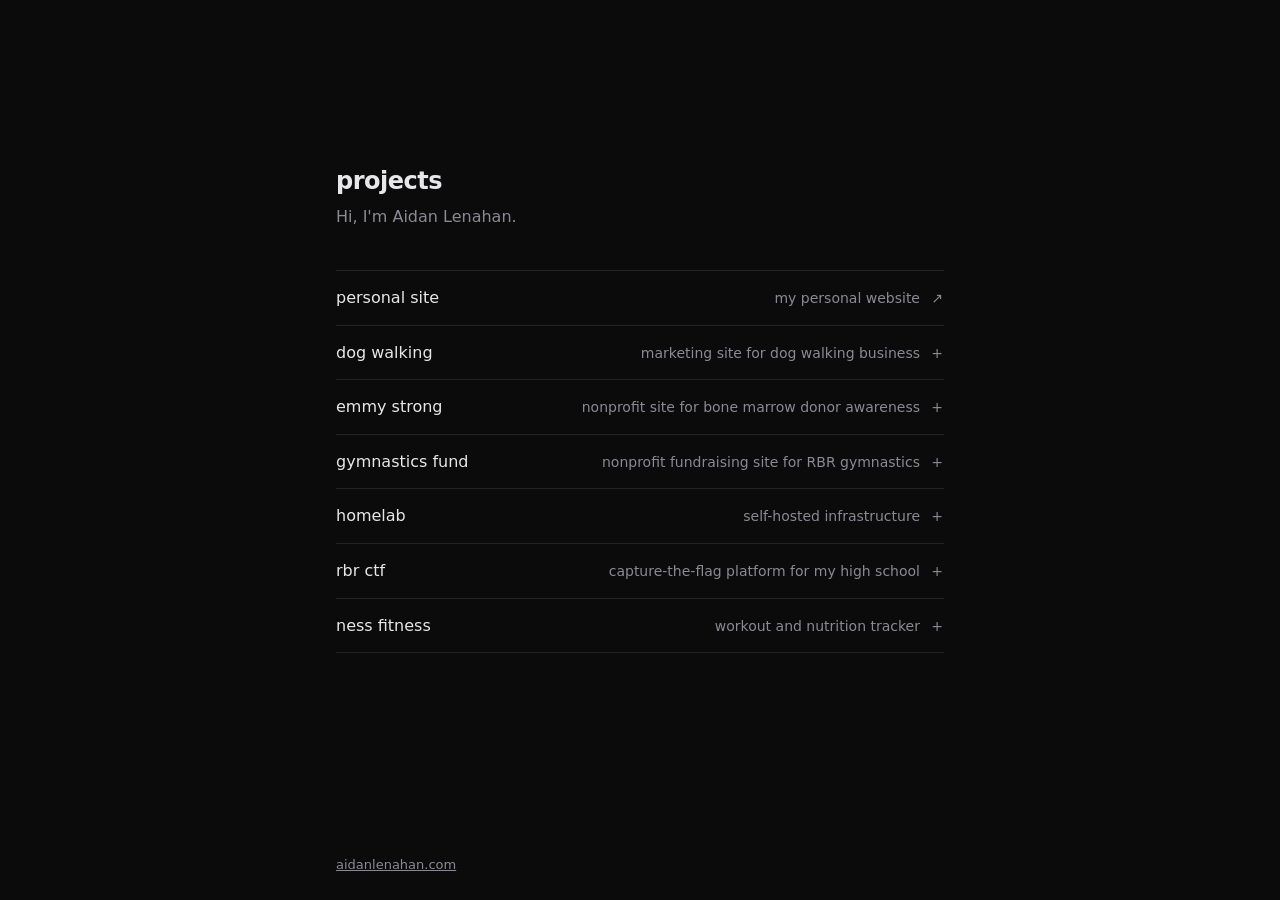
==== index.html @ 7f8a6300 "update" ====
<!doctype html>
<html lang="en">
<head>
  <meta charset="utf-8">
  <meta name="viewport" content="width=device-width, initial-scale=1">
  <title>projects · alenahan</title>
  <meta name="description" content="Projects by Aidan Lenahan.">
  <meta name="theme-color" content="#0b0b0c">
  <link rel="icon" href="data:image/svg+xml,%3Csvg xmlns=%22http://www.w3.org/2000/svg%22 viewBox=%220 0 16 16%22%3E%3Crect width=%2216%22 height=%2216%22 rx=%224%22 fill=%22%237c9cff%22/%3E%3C/svg%3E">
  <link rel="stylesheet" href="style.css">
</head>
<body>
  <main>
    <h1>projects</h1>
    <p class="lede">Hi, I'm Aidan Lenahan.</p>

    <ul class="projects"></ul>
    <noscript><p class="error">Enable JavaScript to see projects.</p></noscript>
  </main>

  <dialog id="modal" aria-label="Project details">
    <button class="close" aria-label="Close">×</button>
    <div class="modal-body"></div>
  </dialog>

  <footer>
    <a href="https://aidanlenahan.com">aidanlenahan.com</a>
  </footer>
  <script src="app.js" defer></script>
</body>
</html>
---- style.css ----
:root {
  --bg: #0b0b0c;
  --surface: #141416;
  --border: #232327;
  --text: #e7e7ea;
  --muted: #8a8a93;
  --accent: #7c9cff;
  color-scheme: dark;
}

* { box-sizing: border-box; margin: 0; padding: 0; }

html, body { height: 100%; }

body {
  background: var(--bg);
  color: var(--text);
  font: 16px/1.6 ui-sans-serif, system-ui, -apple-system, "Segoe UI", Roboto, sans-serif;
  -webkit-font-smoothing: antialiased;
  display: flex;
  flex-direction: column;
}

main {
  width: 100%;
  max-width: 640px;
  margin: 0 auto;
  padding: 18vh 16px 48px;
  flex: 1;
}

h1 {
  font-size: 1.5rem;
  font-weight: 600;
  letter-spacing: -0.02em;
}

.lede {
  color: var(--muted);
  margin-top: 4px;
}

.projects {
  list-style: none;
  margin-top: 40px;
  border-top: 1px solid var(--border);
}

.projects a {
  display: flex;
  justify-content: space-between;
  align-items: baseline;
  gap: 16px;
  padding: 14px 0;
  border-bottom: 1px solid var(--border);
  color: var(--text);
  text-decoration: none;
  transition: color .15s, padding .15s;
}

.projects a:hover,
.projects a:focus-visible {
  color: var(--accent);
  padding-left: 6px;
  outline: none;
}

.projects .desc {
  color: var(--muted);
  font-size: .875rem;
  text-align: right;
}

a { color: var(--accent); }

footer {
  max-width: 640px;
  width: 100%;
  margin: 0 auto;
  padding: 24px 16px;
  color: var(--muted);
  font-size: .8125rem;
}

footer a { color: var(--muted); }
footer a:hover { color: var(--text); }

.projects .icon {
  display: inline-block;
  width: 1em;
  margin-left: 10px;
  text-align: center;
  color: var(--muted);
  transition: color .15s, transform .15s;
}

.projects a:hover .icon { color: var(--accent); transform: translateX(2px); }

.error { color: var(--muted); padding: 14px 0; list-style: none; }

/* modal */

body:has(dialog[open]) { overflow: hidden; }

dialog {
  width: min(720px, calc(100% - 32px));
  max-height: calc(100% - 32px);
  margin: auto;
  padding: 0;
  background: var(--surface);
  color: var(--text);
  border: 1px solid var(--border);
  border-radius: 14px;
  box-shadow: 0 24px 80px rgba(0, 0, 0, .6);
  overflow: hidden auto;
}

dialog[open] { animation: pop .18s ease-out; }

dialog::backdrop {
  background: rgba(0, 0, 0, .6);
  backdrop-filter: blur(6px);
}

@keyframes pop {
  from { opacity: 0; transform: translateY(8px) scale(.98); }
}

.close {
  position: absolute;
  top: 10px;
  right: 10px;
  z-index: 2;
  width: 32px;
  height: 32px;
  border: 0;
  border-radius: 50%;
  background: rgba(0, 0, 0, .5);
  color: var(--text);
  font-size: 20px;
  line-height: 1;
  cursor: pointer;
  backdrop-filter: blur(4px);
}

.close:hover { background: rgba(0, 0, 0, .75); }

.modal-text { padding: 24px; }

.modal-text h2 {
  font-size: 1.25rem;
  font-weight: 600;
  letter-spacing: -0.01em;
  margin-bottom: 8px;
}

.modal-text p { color: var(--muted); }

.tags {
  display: flex;
  flex-wrap: wrap;
  gap: 6px;
  list-style: none;
  margin-top: 16px;
}

.tags li {
  padding: 2px 10px;
  border: 1px solid var(--border);
  border-radius: 999px;
  font-size: .75rem;
  color: var(--muted);
}

.button {
  display: inline-block;
  margin-top: 20px;
  padding: 8px 16px;
  border-radius: 8px;
  background: var(--text);
  color: var(--bg);
  font-size: .875rem;
  font-weight: 500;
  text-decoration: none;
  transition: opacity .15s;
}

.button:hover { opacity: .85; }

/* carousel */

.carousel { position: relative; background: var(--bg); }

.track {
  display: flex;
  overflow-x: auto;
  scroll-snap-type: x mandatory;
  scrollbar-width: none;
}

.track::-webkit-scrollbar { display: none; }

.slide {
  flex: 0 0 100%;
  aspect-ratio: 16 / 10;
  scroll-snap-align: start;
}

.slide img {
  width: 100%;
  height: 100%;
  object-fit: cover;
  display: block;
}

.nav {
  position: absolute;
  top: 50%;
  transform: translateY(-50%);
  width: 36px;
  height: 36px;
  border: 0;
  border-radius: 50%;
  background: rgba(0, 0, 0, .5);
  color: var(--text);
  font-size: 22px;
  line-height: 1;
  cursor: pointer;
  opacity: 0;
  transition: opacity .15s, background .15s;
  backdrop-filter: blur(4px);
}

.nav.prev { left: 12px; }
.nav.next { right: 12px; }
.carousel:hover .nav, .nav:focus-visible { opacity: 1; }
.nav:hover { background: rgba(0, 0, 0, .75); }

@media (hover: none) { .nav { opacity: 1; } }

.dots {
  position: absolute;
  bottom: 12px;
  left: 0;
  right: 0;
  display: flex;
  justify-content: center;
  gap: 6px;
}

.dots button {
  width: 6px;
  height: 6px;
  padding: 0;
  border: 0;
  border-radius: 999px;
  background: rgba(255, 255, 255, .4);
  cursor: pointer;
  transition: width .2s, background .2s;
}

.dots button.active { width: 18px; background: #fff; }

@media (prefers-reduced-motion: reduce) {
  *, *::before, *::after { animation: none !important; transition: none !important; scroll-behavior: auto !important; }
}
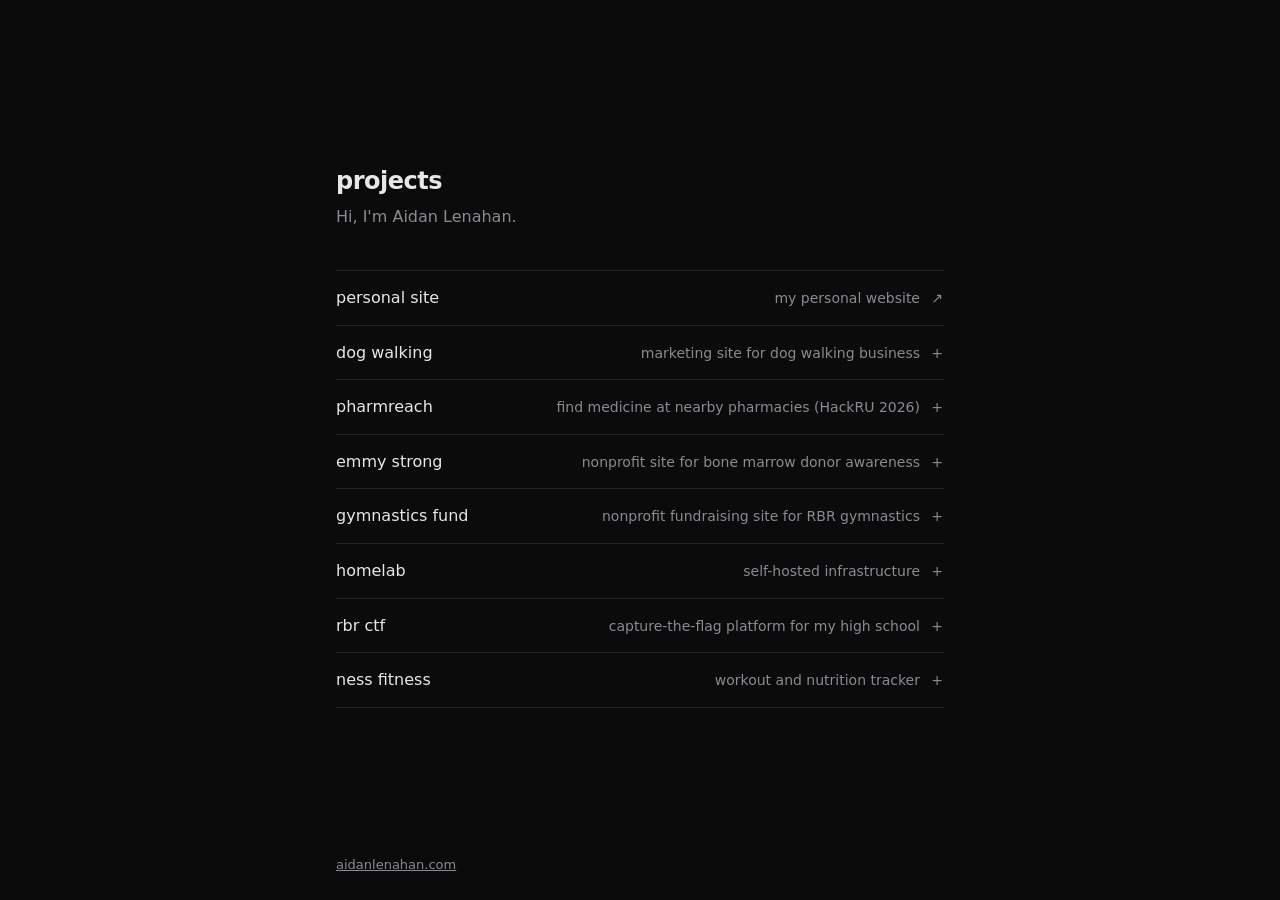
==== commit 94224023: "updated" ====
--- a/index.html
+++ b/index.html
@@ -24,7 +24,7 @@
   </dialog>
 
   <footer>
-    <a href="https://aidanlenahan.com">aidanlenahan.com</a>
+    <a href="https://aidanlenahan.com" target="_blank" rel="noopener">aidanlenahan.com</a>
   </footer>
   <script src="app.js" defer></script>
 </body>
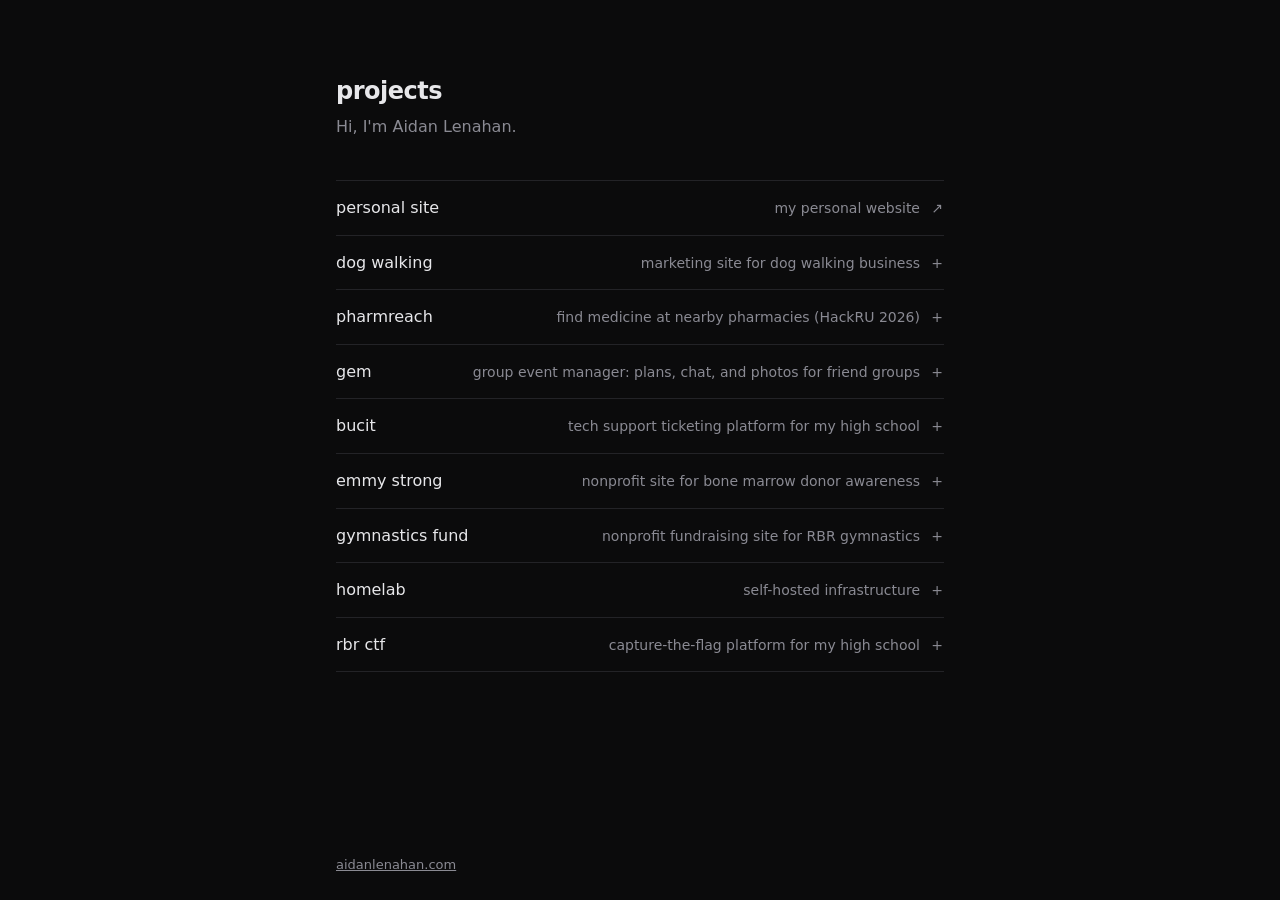
==== commit c7b649ac: "added marketing pictures" ====
--- a/index.html
+++ b/index.html
@@ -6,7 +6,9 @@
   <title>projects · alenahan</title>
   <meta name="description" content="Projects by Aidan Lenahan.">
   <meta name="theme-color" content="#0b0b0c">
-  <link rel="icon" href="data:image/svg+xml,%3Csvg xmlns=%22http://www.w3.org/2000/svg%22 viewBox=%220 0 16 16%22%3E%3Crect width=%2216%22 height=%2216%22 rx=%224%22 fill=%22%237c9cff%22/%3E%3C/svg%3E">
+  <link rel="icon" href="favicon.ico" sizes="any">
+  <link rel="icon" type="image/png" sizes="32x32" href="favicon-32.png">
+  <link rel="apple-touch-icon" href="apple-touch-icon.png">
   <link rel="stylesheet" href="style.css">
 </head>
 <body>
--- a/style.css
+++ b/style.css
@@ -25,7 +25,7 @@
   width: 100%;
   max-width: 640px;
   margin: 0 auto;
-  padding: 18vh 16px 48px;
+  padding: 8vh 16px 48px;
   flex: 1;
 }
 
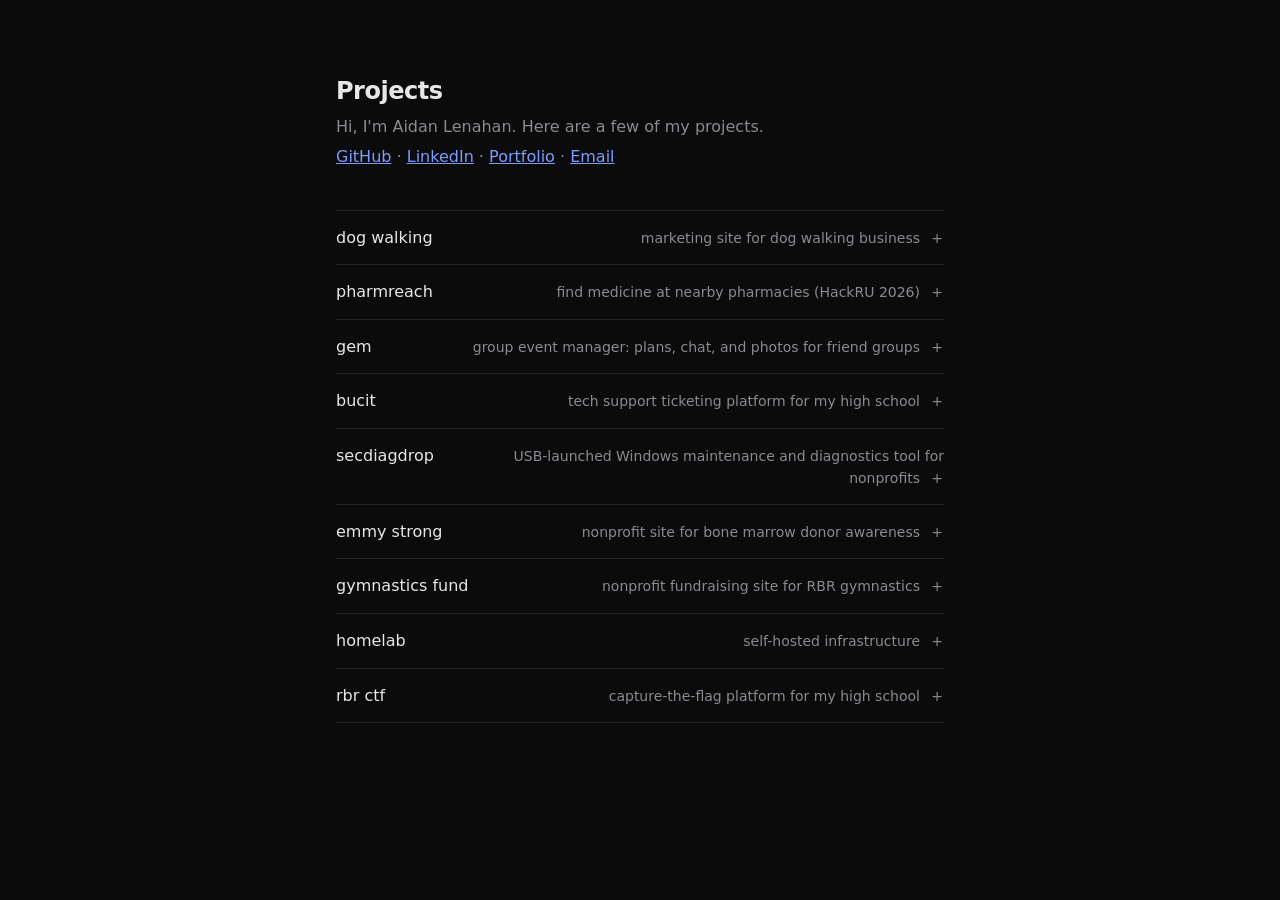
==== commit f3eff350: "capitalize titles, add links under intro" ====
--- a/index.html
+++ b/index.html
@@ -3,7 +3,7 @@
 <head>
   <meta charset="utf-8">
   <meta name="viewport" content="width=device-width, initial-scale=1">
-  <title>projects · alenahan</title>
+  <title>Projects · alenahan</title>
   <meta name="description" content="Projects by Aidan Lenahan.">
   <meta name="theme-color" content="#0b0b0c">
   <link rel="icon" href="favicon.ico" sizes="any">
@@ -13,8 +13,9 @@
 </head>
 <body>
   <main>
-    <h1>projects</h1>
-    <p class="lede">Hi, I'm Aidan Lenahan.</p>
+    <h1>Projects</h1>
+    <p class="lede">Hi, I'm Aidan Lenahan. Here are a few of my projects.</p>
+    <p class="lede"><a href="https://github.com/aidanlenahan" target="_blank" rel="noopener">GitHub</a> · <a href="https://linkedin.com/in/aidanlenahan" target="_blank" rel="noopener">LinkedIn</a> · <a href="https://aidanlenahan.com" target="_blank" rel="noopener">Portfolio</a> · <a href="mailto:aidan@aidanlenahan.com">Email</a></p>
 
     <ul class="projects"></ul>
     <noscript><p class="error">Enable JavaScript to see projects.</p></noscript>
@@ -25,9 +26,6 @@
     <div class="modal-body"></div>
   </dialog>
 
-  <footer>
-    <a href="https://aidanlenahan.com" target="_blank" rel="noopener">aidanlenahan.com</a>
-  </footer>
   <script src="app.js" defer></script>
 </body>
 </html>
--- a/style.css
+++ b/style.css
@@ -201,16 +201,29 @@
 .track::-webkit-scrollbar { display: none; }
 
 .slide {
+  position: relative;
   flex: 0 0 100%;
   aspect-ratio: 16 / 10;
+  overflow: hidden;
   scroll-snap-align: start;
 }
 
+/* The full image is fit inside the slide; whatever space is left over,
+   beside or above/below it, shows a blurred copy of the same image. */
 .slide img {
+  position: relative;
   width: 100%;
   height: 100%;
+  object-fit: contain;
+  display: block;
+}
+
+.slide .backdrop {
+  position: absolute;
+  inset: 0;
   object-fit: cover;
-  display: block;
+  filter: blur(24px) saturate(1.2);
+  transform: scale(1.2);
 }
 
 .nav {
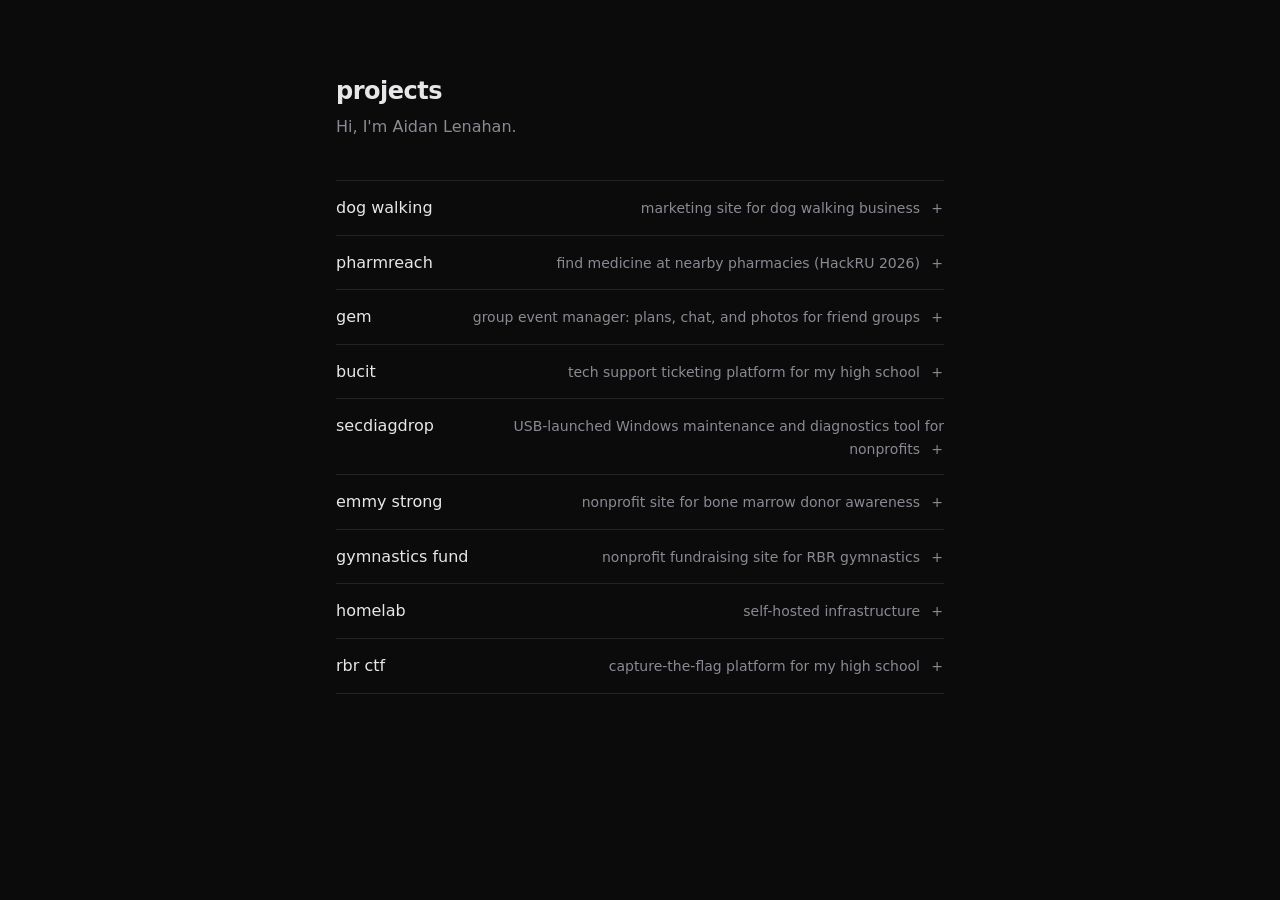
==== commit 2b543399: "remove footer" ====
--- a/index.html
+++ b/index.html
@@ -3,7 +3,7 @@
 <head>
   <meta charset="utf-8">
   <meta name="viewport" content="width=device-width, initial-scale=1">
-  <title>Projects · alenahan</title>
+  <title>projects · alenahan</title>
   <meta name="description" content="Projects by Aidan Lenahan.">
   <meta name="theme-color" content="#0b0b0c">
   <link rel="icon" href="favicon.ico" sizes="any">
@@ -13,9 +13,8 @@
 </head>
 <body>
   <main>
-    <h1>Projects</h1>
-    <p class="lede">Hi, I'm Aidan Lenahan. Here are a few of my projects.</p>
-    <p class="lede"><a href="https://github.com/aidanlenahan" target="_blank" rel="noopener">GitHub</a> · <a href="https://linkedin.com/in/aidanlenahan" target="_blank" rel="noopener">LinkedIn</a> · <a href="https://aidanlenahan.com" target="_blank" rel="noopener">Portfolio</a> · <a href="mailto:aidan@aidanlenahan.com">Email</a></p>
+    <h1>projects</h1>
+    <p class="lede">Hi, I'm Aidan Lenahan.</p>
 
     <ul class="projects"></ul>
     <noscript><p class="error">Enable JavaScript to see projects.</p></noscript>
--- a/style.css
+++ b/style.css
@@ -72,18 +72,6 @@
 }
 
 a { color: var(--accent); }
-
-footer {
-  max-width: 640px;
-  width: 100%;
-  margin: 0 auto;
-  padding: 24px 16px;
-  color: var(--muted);
-  font-size: .8125rem;
-}
-
-footer a { color: var(--muted); }
-footer a:hover { color: var(--text); }
 
 .projects .icon {
   display: inline-block;
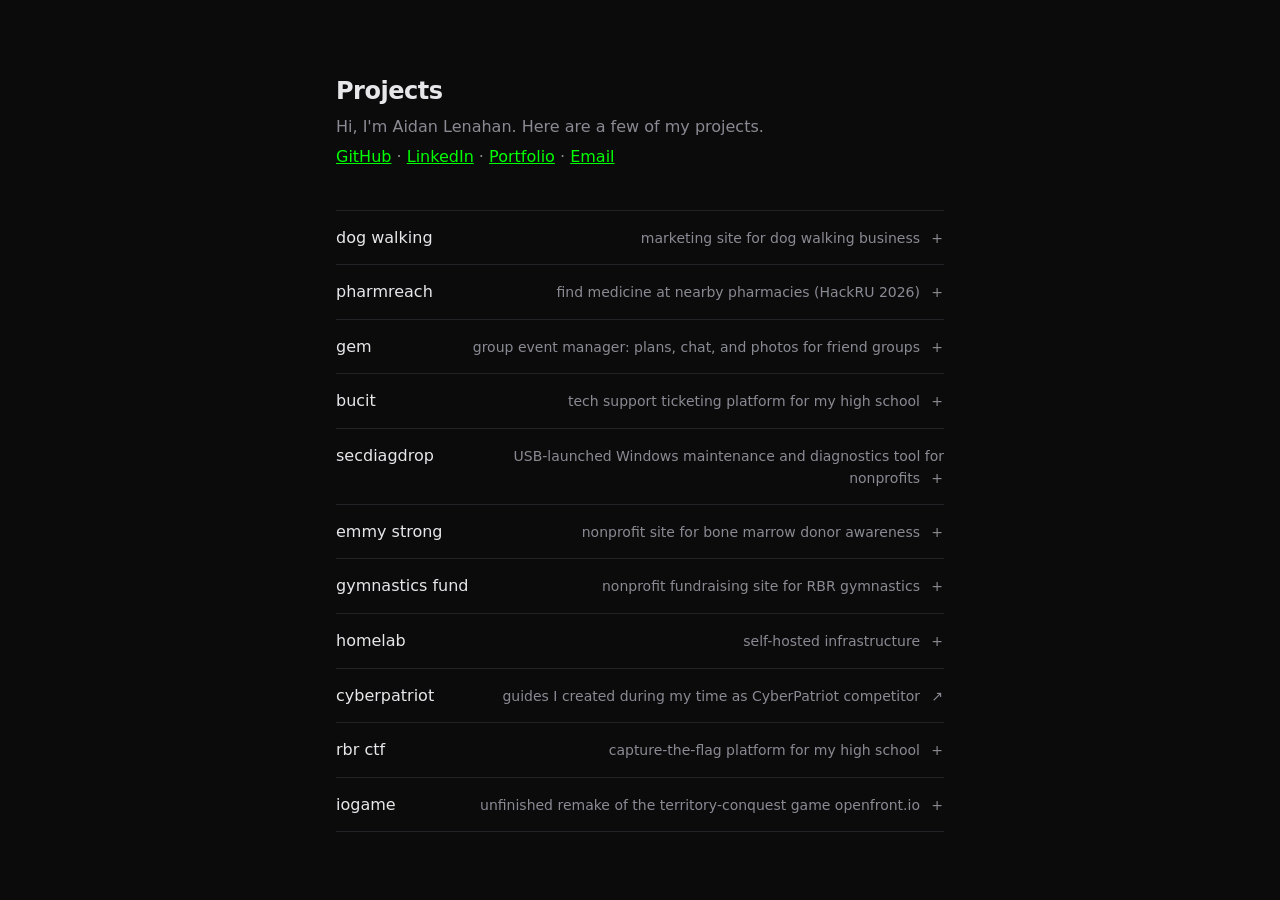
==== commit 34a037f1: "improve seo: prerendered list, meta/og tags, json-ld, sitemap, robots" ====
--- a/index.html
+++ b/index.html
@@ -3,21 +3,275 @@
 <head>
   <meta charset="utf-8">
   <meta name="viewport" content="width=device-width, initial-scale=1">
-  <title>projects · alenahan</title>
-  <meta name="description" content="Projects by Aidan Lenahan.">
+  <title>Aidan Lenahan · Projects</title>
+  <meta name="description" content="Projects by Aidan Lenahan: web apps, nonprofit sites, hackathon builds, a high school CTF platform, IT tooling, and a self-hosted homelab.">
+  <meta name="author" content="Aidan Lenahan">
+  <meta name="robots" content="index, follow, max-image-preview:large">
+  <link rel="canonical" href="https://alenahan.net/">
   <meta name="theme-color" content="#0b0b0c">
+
+  <meta property="og:type" content="profile">
+  <meta property="og:site_name" content="alenahan">
+  <meta property="og:title" content="Aidan Lenahan · Projects">
+  <meta property="og:description" content="Web apps, nonprofit sites, hackathon builds, and IT tooling by Aidan Lenahan.">
+  <meta property="og:url" content="https://alenahan.net/">
+  <meta property="og:image" content="https://alenahan.net/og.png">
+  <meta property="og:image:width" content="1200">
+  <meta property="og:image:height" content="630">
+  <meta property="og:image:alt" content="Aidan Lenahan · Projects">
+  <meta property="og:locale" content="en_US">
+  <meta property="profile:first_name" content="Aidan">
+  <meta property="profile:last_name" content="Lenahan">
+  <meta name="twitter:card" content="summary_large_image">
+  <meta name="twitter:title" content="Aidan Lenahan · Projects">
+  <meta name="twitter:description" content="Web apps, nonprofit sites, hackathon builds, and IT tooling by Aidan Lenahan.">
+  <meta name="twitter:image" content="https://alenahan.net/og.png">
+
   <link rel="icon" href="favicon.ico" sizes="any">
   <link rel="icon" type="image/png" sizes="32x32" href="favicon-32.png">
   <link rel="apple-touch-icon" href="apple-touch-icon.png">
+  <link rel="preload" href="projects.json" as="fetch" crossorigin>
   <link rel="stylesheet" href="style.css">
+  <link rel="me" href="https://github.com/aidanlenahan">
+  <link rel="me" href="https://linkedin.com/in/aidanlenahan">
+  <link rel="me" href="https://aidanlenahan.com">
+
+  <!-- Generated by scripts/build.mjs from projects.json; do not edit by hand. -->
+  <!-- jsonld:start -->
+  <script type="application/ld+json">
+{
+  "@context": "https://schema.org",
+  "@graph": [
+    {
+      "@type": "Person",
+      "@id": "https://alenahan.net/#person",
+      "name": "Aidan Lenahan",
+      "url": "https://alenahan.net/",
+      "email": "mailto:aidan@aidanlenahan.com",
+      "sameAs": [
+        "https://github.com/aidanlenahan",
+        "https://linkedin.com/in/aidanlenahan",
+        "https://aidanlenahan.com"
+      ]
+    },
+    {
+      "@type": "WebSite",
+      "@id": "https://alenahan.net/#website",
+      "url": "https://alenahan.net/",
+      "name": "Aidan Lenahan · Projects",
+      "author": {
+        "@id": "https://alenahan.net/#person"
+      }
+    },
+    {
+      "@type": "ProfilePage",
+      "@id": "https://alenahan.net/#page",
+      "url": "https://alenahan.net/",
+      "name": "Aidan Lenahan · Projects",
+      "isPartOf": {
+        "@id": "https://alenahan.net/#website"
+      },
+      "mainEntity": {
+        "@id": "https://alenahan.net/#person"
+      },
+      "hasPart": {
+        "@type": "ItemList",
+        "name": "Projects",
+        "itemListElement": [
+          {
+            "@type": "ListItem",
+            "position": 1,
+            "item": {
+              "@type": "CreativeWork",
+              "name": "Professional Dog Walking Services",
+              "description": "A site for a professional dog walking service with online booking, service packages, testimonials, and service area info.",
+              "url": "https://dogs.aidanlenahan.com",
+              "image": "https://alenahan.net/img/dogs/hero-stats-about.webp",
+              "keywords": "HTML, CSS, JavaScript",
+              "creator": {
+                "@id": "https://alenahan.net/#person"
+              }
+            }
+          },
+          {
+            "@type": "ListItem",
+            "position": 2,
+            "item": {
+              "@type": "CreativeWork",
+              "name": "PharmReach",
+              "description": "Built in 24 hours at HackRU 2026. PharmReach helps people in pharmacy deserts find medicine: search for a product and see nearby pharmacies that stock it, with price, location, and travel time by walking, cycling, driving, or transit, plus the total cost of the trip. Routing runs on OpenTripPlanner over an interactive OpenStreetMap map, and a Gemini chat suggests medications for your symptoms and links to them on local pharmacy sites.",
+              "url": "https://pharmreach.tech",
+              "image": "https://alenahan.net/img/pharmreach/hero.webp",
+              "keywords": "React, TypeScript, Python, Gemini, OpenStreetMap, OpenTripPlanner",
+              "creator": {
+                "@id": "https://alenahan.net/#person"
+              }
+            }
+          },
+          {
+            "@type": "ListItem",
+            "position": 3,
+            "item": {
+              "@type": "CreativeWork",
+              "name": "GEM (Group Event Manager)",
+              "description": "GEM (Group Event Manager) is an installable progressive web app that gets friend group plans out of the group chat and into reality. Private groups get events with RSVPs, tags, and calendar export, real-time chat channels over WebSockets, shared event photo albums, and push and email notifications. Built full-stack in TypeScript: a React frontend and a Fastify API on PostgreSQL, with Redis-backed background job queues.",
+              "url": "https://gem.aidanlenahan.com",
+              "image": "https://alenahan.net/img/gem/landing-hero.webp",
+              "keywords": "TypeScript, React, Fastify, PostgreSQL, Socket.IO, PWA",
+              "creator": {
+                "@id": "https://alenahan.net/#person"
+              }
+            }
+          },
+          {
+            "@type": "ListItem",
+            "position": 4,
+            "item": {
+              "@type": "CreativeWork",
+              "name": "BucIT Tech Support Platform",
+              "description": "Built and deployed a full-stack tech support platform for BucIT, the student Chromebook repair team at Red Bank Regional High School, replacing a paper ticket system where handwritten forms were wedged inside laptop lids. Students submit and track tickets through self-service pages and a kiosk, with a help article knowledge base for common fixes. Technicians get a dashboard to assign, update, and close tickets, plus parts inventory tracking, and students are emailed automatically when their device is ready.",
+              "url": "https://github.com/aidanlenahan/bucit",
+              "image": "https://alenahan.net/img/bucit/ticket-dashboard.webp",
+              "keywords": "PHP, MySQL, Apache, JavaScript",
+              "creator": {
+                "@id": "https://alenahan.net/#person"
+              }
+            }
+          },
+          {
+            "@type": "ListItem",
+            "position": 5,
+            "item": {
+              "@type": "CreativeWork",
+              "name": "secdiagdrop Workstation Diagnostics",
+              "description": "Built while volunteering as IT support for a nonprofit whose computers are shared by special needs adults, to replace doing the same cleanup by hand on every machine. A technician runs one launcher from a USB stick, which pulls the PowerShell script from GitHub and runs it in memory, so the stick can be pulled right away. It scans the machine read-only (drive health, files, installed and startup software, browser extensions and history, saved-login domains, Defender, firewall, and updates), then offers each fix one confirmation at a time. The results become a single report that a password-gated Google Apps Script backend saves to a private Google Drive only after the technician taps Approve on an email, and every temporary file is wiped on exit.",
+              "url": "https://github.com/aidanlenahan/secdiagdrop",
+              "image": "https://alenahan.net/img/secdiagdrop/approval-email.webp",
+              "keywords": "PowerShell, Google Apps Script, Windows, Security",
+              "creator": {
+                "@id": "https://alenahan.net/#person"
+              }
+            }
+          },
+          {
+            "@type": "ListItem",
+            "position": 6,
+            "item": {
+              "@type": "CreativeWork",
+              "name": "Emmy Strong Foundation Website",
+              "description": "Built emmy-strong.org to support the foundation's mission: ensuring that everyone in need of a bone marrow transplant can find a matching donor. The website serves to raise awareness, facilitate donor registration, and share Emmy's inspiring story with the community.",
+              "url": "https://emmy-strong.org",
+              "image": "https://alenahan.net/img/emmy-strong/hero.webp",
+              "keywords": "HTML5, CSS3, JavaScript, Nonprofit, Responsive, Cost-effective",
+              "creator": {
+                "@id": "https://alenahan.net/#person"
+              }
+            }
+          },
+          {
+            "@type": "ListItem",
+            "position": 7,
+            "item": {
+              "@type": "CreativeWork",
+              "name": "Gymnastics Excellence Fund Website",
+              "description": "Designed and developed a responsive website for The Gymnastics Excellence Fund, a nonprofit that fully funds Red Bank Regional High School's gymnastics team. Built to take donations, promote fundraisers, keep families and supporters informed, and show off the team's achievements.",
+              "url": "https://rbrgymnastics.com",
+              "image": "https://alenahan.net/img/gymnastics/hero.webp",
+              "keywords": "HTML5, CSS3, JavaScript, Hostinger, SEO",
+              "creator": {
+                "@id": "https://alenahan.net/#person"
+              }
+            }
+          },
+          {
+            "@type": "ListItem",
+            "position": 8,
+            "item": {
+              "@type": "CreativeWork",
+              "name": "Personal Homelab Infrastructure",
+              "description": "VMs and LXC containers on Proxmox, a NAS, smart home controllers, security services, and monitoring. A sandbox for learning, hands-on, the same tools IT teams run in production.",
+              "url": "https://github.com/aidanlenahan",
+              "image": "https://alenahan.net/img/homelab/1.svg",
+              "keywords": "Proxmox, Docker, Linux, VPN",
+              "creator": {
+                "@id": "https://alenahan.net/#person"
+              }
+            }
+          },
+          {
+            "@type": "ListItem",
+            "position": 9,
+            "item": {
+              "@type": "CreativeWork",
+              "name": "CyberPatriot Hardening Guides",
+              "description": "guides I created during my time as CyberPatriot competitor",
+              "url": "https://cyberpatriot.alenahan.net",
+              "keywords": "PowerShell, Bash, Windows, Linux, Cybersecurity",
+              "creator": {
+                "@id": "https://alenahan.net/#person"
+              }
+            }
+          },
+          {
+            "@type": "ListItem",
+            "position": 10,
+            "item": {
+              "@type": "CreativeWork",
+              "name": "High School CTFd Platform",
+              "description": "Created and administered a CTFd instance at Red Bank Regional High School, developing dozens of capture-the-flag cybersecurity challenges for peer participation. Challenges cover web security, cryptography, binary exploitation, and network forensics.",
+              "url": "https://aidanlenahan.github.io/rbrctf/ctf",
+              "image": "https://alenahan.net/img/rbrctf/hero.webp",
+              "keywords": "CTFd, Cybersecurity, Challenge Design, Linux",
+              "creator": {
+                "@id": "https://alenahan.net/#person"
+              }
+            }
+          },
+          {
+            "@type": "ListItem",
+            "position": 11,
+            "item": {
+              "@type": "CreativeWork",
+              "name": "OpenFront Remake (iogame)",
+              "description": "Attempted remake of the OpenFront game found at openfront.io. Claim tiles on a world map, send troops against a bot opponent, and build cities and ports. Built with a Node.js + Redis game server and a PixiJS frontend. I bailed as it got pretty boring and the project came to a standstill, and moved on to GEM. Learned that remaking games can be monotonous if you aren't entirely interested in the project.",
+              "url": "https://iogame.alenahan.net",
+              "image": "https://alenahan.net/img/iogame/landing.webp",
+              "keywords": "JavaScript, Node.js, Redis, PixiJS, Docker",
+              "creator": {
+                "@id": "https://alenahan.net/#person"
+              }
+            }
+          }
+        ]
+      }
+    }
+  ]
+}
+  </script>
+    <!-- jsonld:end -->
 </head>
 <body>
   <main>
-    <h1>projects</h1>
-    <p class="lede">Hi, I'm Aidan Lenahan.</p>
-
-    <ul class="projects"></ul>
-    <noscript><p class="error">Enable JavaScript to see projects.</p></noscript>
+    <h1>Projects</h1>
+    <p class="lede">Hi, I'm Aidan Lenahan. Here are a few of my projects.</p>
+    <p class="lede"><a href="https://github.com/aidanlenahan" target="_blank" rel="noopener me">GitHub</a> · <a href="https://linkedin.com/in/aidanlenahan" target="_blank" rel="noopener me">LinkedIn</a> · <a href="https://aidanlenahan.com" target="_blank" rel="noopener me">Portfolio</a> · <a href="mailto:aidan@aidanlenahan.com">Email</a></p>
+
+    <!-- Prerendered by scripts/build.mjs; app.js re-renders from projects.json. -->
+    <ul class="projects">
+    <!-- projects:start -->
+      <li><a href="#dogs"><span class="title">dog walking</span><span class="desc">marketing site for dog walking business<span class="icon">+</span></span></a></li>
+      <li><a href="#pharmreach"><span class="title">pharmreach</span><span class="desc">find medicine at nearby pharmacies (HackRU 2026)<span class="icon">+</span></span></a></li>
+      <li><a href="#gem"><span class="title">gem</span><span class="desc">group event manager: plans, chat, and photos for friend groups<span class="icon">+</span></span></a></li>
+      <li><a href="#bucit"><span class="title">bucit</span><span class="desc">tech support ticketing platform for my high school<span class="icon">+</span></span></a></li>
+      <li><a href="#secdiagdrop"><span class="title">secdiagdrop</span><span class="desc">USB-launched Windows maintenance and diagnostics tool for nonprofits<span class="icon">+</span></span></a></li>
+      <li><a href="#emmy-strong"><span class="title">emmy strong</span><span class="desc">nonprofit site for bone marrow donor awareness<span class="icon">+</span></span></a></li>
+      <li><a href="#gymnastics"><span class="title">gymnastics fund</span><span class="desc">nonprofit fundraising site for RBR gymnastics<span class="icon">+</span></span></a></li>
+      <li><a href="#homelab"><span class="title">homelab</span><span class="desc">self-hosted infrastructure<span class="icon">+</span></span></a></li>
+      <li><a href="https://cyberpatriot.alenahan.net" target="_blank" rel="noopener"><span class="title">cyberpatriot</span><span class="desc">guides I created during my time as CyberPatriot competitor<span class="icon">↗</span></span></a></li>
+      <li><a href="#rbrctf"><span class="title">rbr ctf</span><span class="desc">capture-the-flag platform for my high school<span class="icon">+</span></span></a></li>
+      <li><a href="#iogame"><span class="title">iogame</span><span class="desc">unfinished remake of the territory-conquest game openfront.io<span class="icon">+</span></span></a></li>
+    <!-- projects:end -->
+    </ul>
   </main>
 
   <dialog id="modal" aria-label="Project details">
--- a/style.css
+++ b/style.css
@@ -4,7 +4,7 @@
   --border: #232327;
   --text: #e7e7ea;
   --muted: #8a8a93;
-  --accent: #7c9cff;
+  --accent: #00ff00; /* favicon green */
   color-scheme: dark;
 }
 
@@ -131,7 +131,8 @@
   backdrop-filter: blur(4px);
 }
 
-.close:hover { background: rgba(0, 0, 0, .75); }
+.close:hover { background: var(--accent); color: var(--bg); }
+.close:focus-visible { outline: 2px solid var(--accent); outline-offset: 2px; }
 
 .modal-text { padding: 24px; }
 
@@ -170,10 +171,10 @@
   font-size: .875rem;
   font-weight: 500;
   text-decoration: none;
-  transition: opacity .15s;
-}
-
-.button:hover { opacity: .85; }
+  transition: background .15s;
+}
+
+.button:hover, .button:focus-visible { background: var(--accent); outline: none; }
 
 /* carousel */
 
@@ -228,14 +229,14 @@
   line-height: 1;
   cursor: pointer;
   opacity: 0;
-  transition: opacity .15s, background .15s;
+  transition: opacity .15s, background .15s, color .15s;
   backdrop-filter: blur(4px);
 }
 
 .nav.prev { left: 12px; }
 .nav.next { right: 12px; }
 .carousel:hover .nav, .nav:focus-visible { opacity: 1; }
-.nav:hover { background: rgba(0, 0, 0, .75); }
+.nav:hover, .nav:focus-visible { background: var(--accent); color: var(--bg); outline: none; }
 
 @media (hover: none) { .nav { opacity: 1; } }
 
@@ -261,6 +262,35 @@
 }
 
 .dots button.active { width: 18px; background: #fff; }
+.dots button:hover { background: var(--accent); }
+
+/* mobile */
+
+@media (max-width: 520px) {
+  main { padding-top: 6vh; }
+
+  /* Stack title over summary instead of squeezing them side by side */
+  .projects a { position: relative; flex-wrap: wrap; gap: 2px 16px; padding-right: 24px; }
+  .projects .title { flex: 1 1 100%; }
+  .projects .desc { flex: 1; text-align: left; }
+  .projects .icon { position: absolute; right: 0; top: 14px; }
+
+  dialog {
+    width: 100%;
+    max-width: none;
+    max-height: 92dvh;
+    margin: auto 0 0;
+    border-radius: 14px 14px 0 0;
+    border-bottom: 0;
+  }
+
+  .slide { aspect-ratio: 4 / 3; }
+  .modal-text { padding: 20px 16px calc(20px + env(safe-area-inset-bottom)); }
+  .button { display: block; text-align: center; padding: 12px 16px; }
+  .close, .nav { width: 40px; height: 40px; }
+  .dots button { width: 8px; height: 8px; }
+  .dots button.active { width: 20px; }
+}
 
 @media (prefers-reduced-motion: reduce) {
   *, *::before, *::after { animation: none !important; transition: none !important; scroll-behavior: auto !important; }
